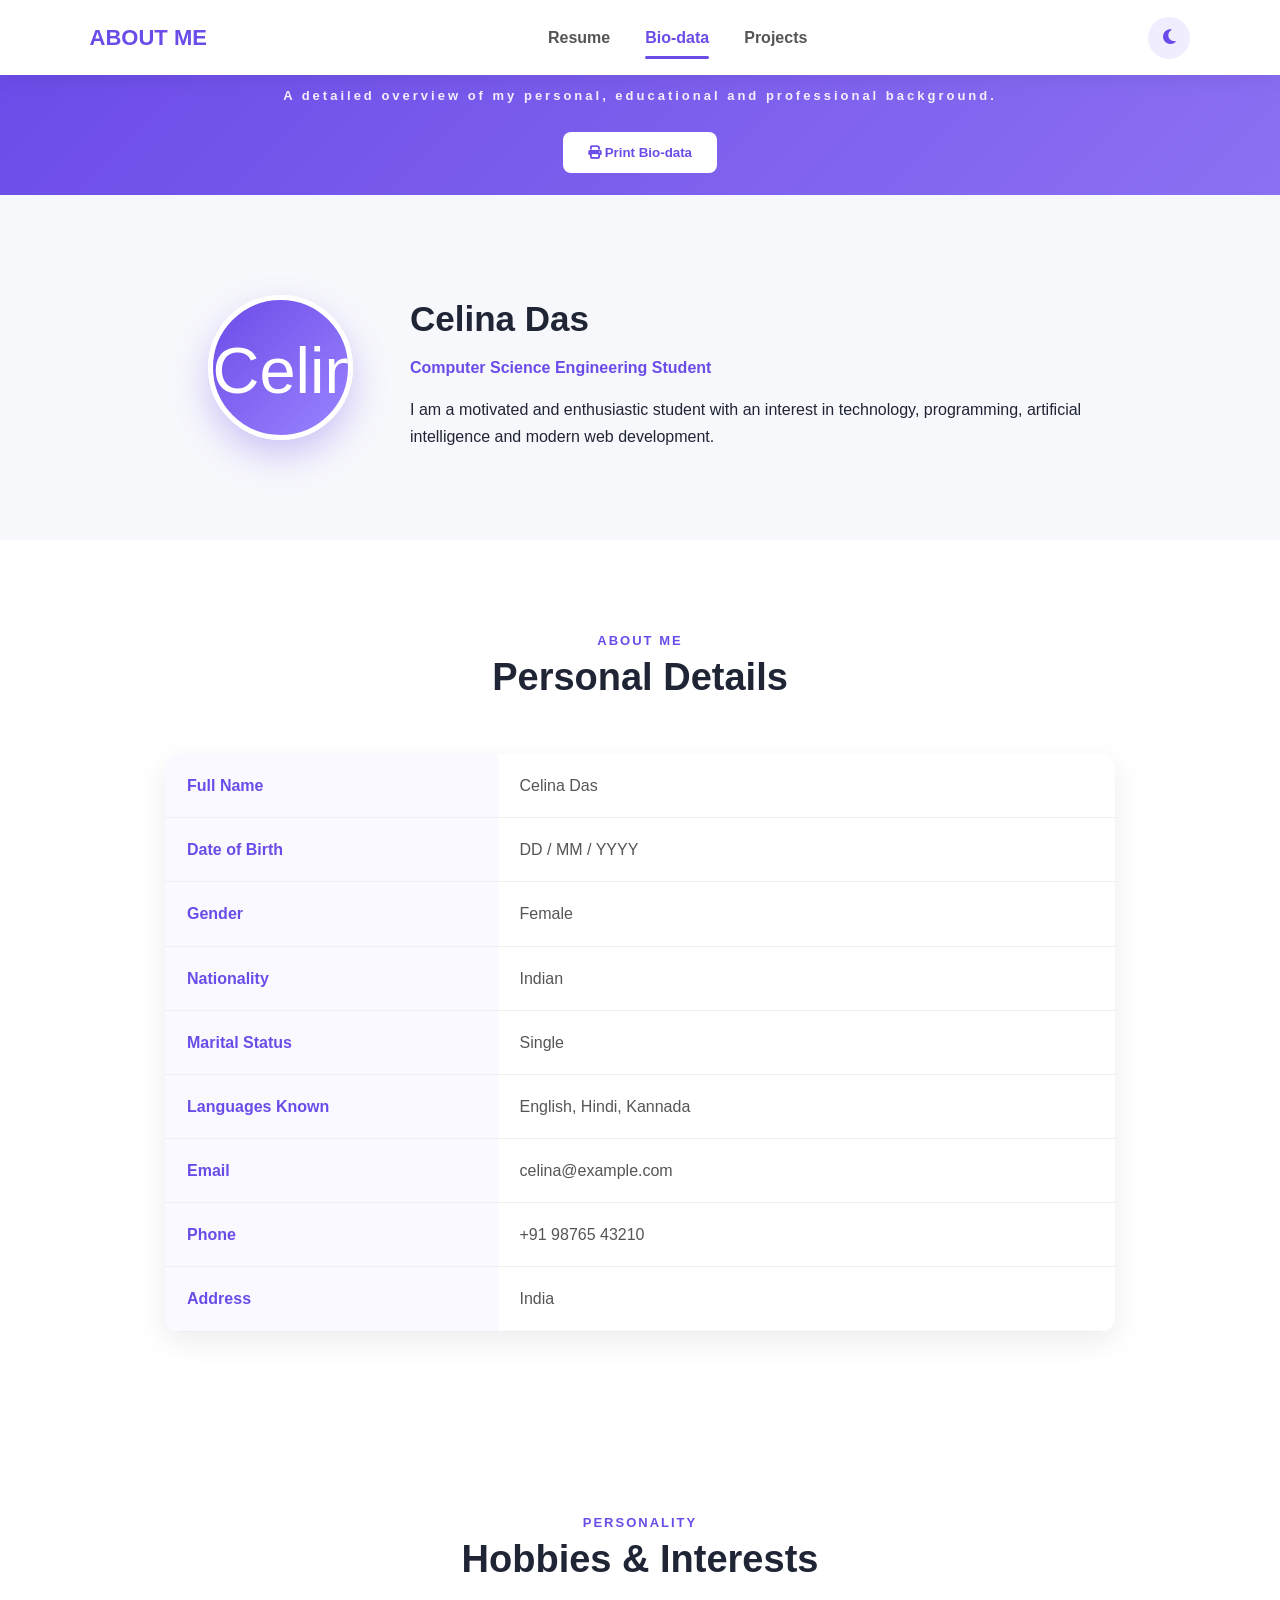
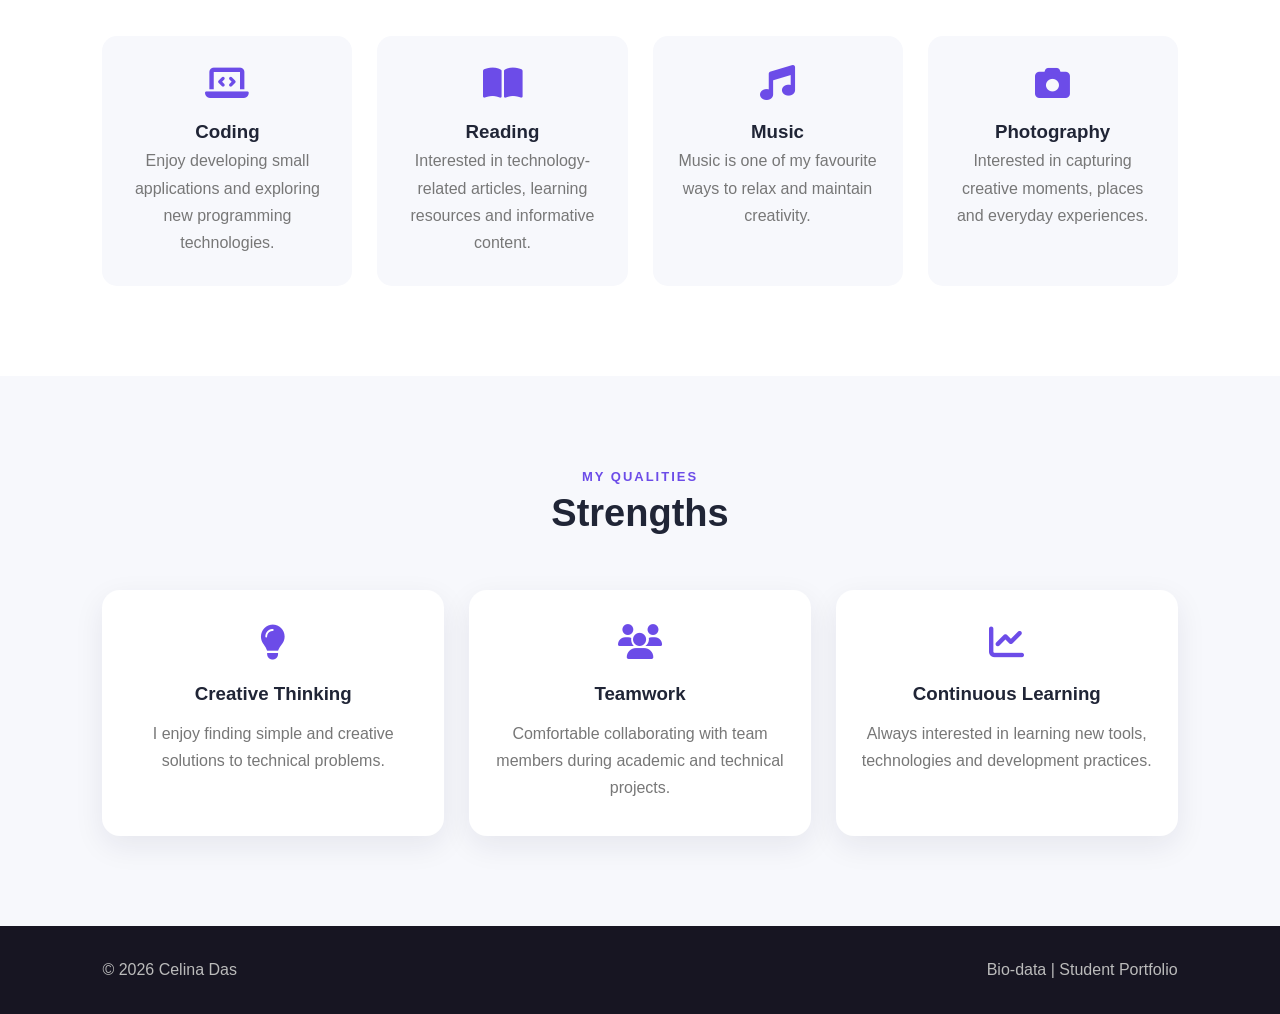
==== biodata.html @ e7c4971f "Add files via upload" ====
<!DOCTYPE html>
<html lang="en">

<head>

    <meta charset="UTF-8">

    <meta name="viewport"
          content="width=device-width, initial-scale=1.0">

    <title>Celina Das | Bio-data</title>

    <link rel="stylesheet"
          href="https://cdnjs.cloudflare.com/ajax/libs/font-awesome/6.5.2/css/all.min.css">

    <link rel="stylesheet" href="style.css">

</head>


<body>

<header class="header">

    <div class="logo">ABOUT ME</div>

    <nav>

        <a href="index.html">Resume</a>

        <a href="biodata.html" class="active">
            Bio-data
        </a>

        <a href="projects.html">
            Projects
        </a>

    </nav>


    <button class="theme-btn"
            onclick="toggleTheme()">

        <i class="fas fa-moon"></i>

    </button>

</header>


<main>

<!-- PAGE HEADER -->

<section class="page-banner">

    <p>
        A detailed overview of my personal,
        educational and professional background.
    </p>

    <button class="btn"
            onclick="printBioData()">

        <i class="fas fa-print"></i>
        Print Bio-data

    </button>

</section>


<!-- PROFILE -->

<section class="section">

    <div class="bio-profile">

        <div class="profile-icon">

            <img src="images/p.png" alt="Celina Das">

        </div>

        <div>

            <h2>Celina Das</h2>

            <p class="role">
                Computer Science Engineering Student
            </p>

            <p>
                I am a motivated and enthusiastic student with an interest
                in technology, programming, artificial intelligence and
                modern web development.
            </p>

        </div>

    </div>

</section>


<!-- PERSONAL DETAILS -->

<section class="section alternate">

    <div class="section-title">

        <p>ABOUT ME</p>

        <h2>Personal Details</h2>

    </div>


    <div class="table-container">

        <table>

            <tr>
                <th>Full Name</th>
                <td>Celina Das</td>
            </tr>

            <tr>
                <th>Date of Birth</th>
                <td>DD / MM / YYYY</td>
            </tr>

            <tr>
                <th>Gender</th>
                <td>Female</td>
            </tr>

            <tr>
                <th>Nationality</th>
                <td>Indian</td>
            </tr>

            <tr>
                <th>Marital Status</th>
                <td>Single</td>
            </tr>

            <tr>
                <th>Languages Known</th>
                <td>English, Hindi, Kannada</td>
            </tr>

            <tr>
                <th>Email</th>
                <td>celina@example.com</td>
            </tr>

            <tr>
                <th>Phone</th>
                <td>+91 98765 43210</td>
            </tr>

            <tr>
                <th>Address</th>
                <td>India</td>
            </tr>

        </table>

    </div>

</section>

<!-- HOBBIES -->

<section class="section alternate">

    <div class="section-title">

        <p>PERSONALITY</p>

        <h2>Hobbies & Interests</h2>

    </div>


    <div class="hobby-grid">

        <article class="hobby-card">

            <i class="fas fa-laptop-code"></i>

            <h3>Coding</h3>

            <p>
                Enjoy developing small applications and exploring
                new programming technologies.
            </p>

        </article>


        <article class="hobby-card">

            <i class="fas fa-book-open"></i>

            <h3>Reading</h3>

            <p>
                Interested in technology-related articles,
                learning resources and informative content.
            </p>

        </article>


        <article class="hobby-card">

            <i class="fas fa-music"></i>

            <h3>Music</h3>

            <p>
                Music is one of my favourite ways to relax
                and maintain creativity.
            </p>

        </article>


        <article class="hobby-card">

            <i class="fas fa-camera"></i>

            <h3>Photography</h3>

            <p>
                Interested in capturing creative moments,
                places and everyday experiences.
            </p>

        </article>

    </div>

</section>


<!-- STRENGTHS -->

<section class="section">

    <div class="section-title">

        <p>MY QUALITIES</p>

        <h2>Strengths</h2>

    </div>


    <div class="three-columns">

        <article class="info-card">

            <i class="fas fa-lightbulb"></i>

            <h3>Creative Thinking</h3>

            <p>
                I enjoy finding simple and creative solutions
                to technical problems.
            </p>

        </article>


        <article class="info-card">

            <i class="fas fa-users"></i>

            <h3>Teamwork</h3>

            <p>
                Comfortable collaborating with team members
                during academic and technical projects.
            </p>

        </article>


        <article class="info-card">

            <i class="fas fa-chart-line"></i>

            <h3>Continuous Learning</h3>

            <p>
                Always interested in learning new tools,
                technologies and development practices.
            </p>

        </article>

    </div>

</section>

</main>


<footer>

    <p>
        © <span id="year"></span> Celina Das
    </p>

    <p>
        Bio-data | Student Portfolio
    </p>

</footer>


<script src="script.js"></script>

</body>

</html>
---- style.css ----
/* ==============================
   GENERAL
============================== */

* {
    margin: 0;
    padding: 0;
    box-sizing: border-box;
}

html {
    scroll-behavior: smooth;
}

body {
    font-family: "Segoe UI", Arial, sans-serif;
    background: #f7f8fc;
    color: #202536;
    line-height: 1.7;
    transition: 0.3s;
}

a {
    text-decoration: none;
    color: inherit;
}

button,
input,
textarea {
    font-family: inherit;
}


/* ==============================
   HEADER
============================== */

.header {
    height: 75px;
    background: white;
    display: flex;
    align-items: center;
    justify-content: space-between;
    padding: 0 7%;
    position: sticky;
    top: 0;
    z-index: 1000;
    box-shadow: 0 3px 20px rgba(0,0,0,0.07);
}

.logo {
    font-size: 22px;
    font-weight: 800;
    color: #6c4ce8;
}

nav {
    display: flex;
    gap: 35px;
}

nav a {
    font-weight: 600;
    color: #555;
    position: relative;
}

nav a:hover,
nav a.active {
    color: #6c4ce8;
}

nav a.active::after {
    content: "";
    position: absolute;
    height: 3px;
    width: 100%;
    background: #6c4ce8;
    left: 0;
    bottom: -8px;
    border-radius: 10px;
}

.theme-btn {
    border: none;
    width: 42px;
    height: 42px;
    border-radius: 50%;
    background: #f0edff;
    color: #6c4ce8;
    cursor: pointer;
    font-size: 17px;
}


/* ==============================
   HERO
============================== */

.hero {
    min-height: 650px;
    padding: 90px 8%;
    display: grid;
    grid-template-columns: 1.5fr 1fr;
    gap: 70px;
    align-items: center;
    background:
        radial-gradient(circle at 10% 20%, #e9e2ff 0, transparent 25%),
        radial-gradient(circle at 90% 80%, #dff8f4 0, transparent 25%),
        #f7f8fc;
}

.small-title {
    color: #6c4ce8;
    font-weight: 800;
    letter-spacing: 3px;
    font-size: 13px;
}

.hero h1,h2 {
    font-size: clamp(40px, 6vw, 72px);
    line-height: 1.1;
    margin: 15px 0;
}

.hero h1 span {
    color: #6c4ce8;
}

.hero h2 {
    font-size: 25px;
    color: #555;
    margin-bottom: 15px;
}

#greeting {
    color: #6c4ce8;
    font-weight: 700;
    font-size: 18px;
}

.intro {
    max-width: 680px;
    color: #666;
    margin: 20px 0 30px;
    font-size: 17px;
}

.hero-buttons {
    display: flex;
    gap: 15px;
    flex-wrap: wrap;
}

.btn {
    display: inline-block;
    border: none;
    background: #6c4ce8;
    color: white;
    padding: 13px 25px;
    border-radius: 8px;
    font-weight: 700;
    cursor: pointer;
    transition: 0.3s;
}

.btn:hover {
    transform: translateY(-3px);
    box-shadow: 0 10px 25px rgba(108,76,232,0.25);
}

.btn.outline {
    background: white;
    color: #6c4ce8;
    border: 2px solid #6c4ce8;
}


/* ==============================
   PROFILE CARD
============================== */
.profile-icon {
    width: 150px;
    height: 150px;
    border-radius: 50%;
    overflow: hidden;
    margin: auto;
    border: 5px solid white;
}

.profile-icon img {
    width: 100%;
    height: 100%;
    object-fit: cover;
    display: block;
}
.profile-card {
    background: white;
    border-radius: 25px;
    padding: 45px 30px;
    text-align: center;
    box-shadow: 0 20px 50px rgba(50,40,100,0.12);
}

.profile-icon,
.large-profile {
    width: 145px;
    height: 145px;
    border-radius: 50%;
    margin: auto;
    background: linear-gradient(135deg, #6c4ce8, #9b83ff);
    display: flex;
    align-items: center;
    justify-content: center;
    color: white;
    font-size: 65px;
    box-shadow: 0 15px 35px rgba(108,76,232,0.3);
}

.profile-card h3 {
    margin-top: 25px;
    font-size: 25px;
}

.profile-card p {
    color: #777;
}

.social-icons {
    display: flex;
    justify-content: center;
    gap: 15px;
    margin: 25px 0;
}

.social-icons a {
    width: 40px;
    height: 40px;
    border-radius: 50%;
    background: #f1efff;
    color: #6c4ce8;
    display: flex;
    justify-content: center;
    align-items: center;
}

.availability {
    display: inline-flex;
    align-items: center;
    gap: 8px;
    color: #555;
    font-size: 14px;
}

.availability span {
    width: 9px;
    height: 9px;
    background: #35c98b;
    border-radius: 50%;
}


/* ==============================
   SECTIONS
============================== */

.section {
    padding: 90px 8%;
}

.alternate {
    background: white;
}

.section-title {
    text-align: center;
    margin-bottom: 55px;
}

.section-title > p:first-child {
    color: #6c4ce8;
    font-weight: 800;
    letter-spacing: 2px;
    font-size: 13px;
}

.section-title h2 {
    font-size: 38px;
    margin: 5px 0;
}

.section-title > p:last-child {
    color: #777;
}


/* ==============================
   RESUME
============================== */

.resume-grid {
    display: grid;
    grid-template-columns: 1fr 1fr;
    gap: 30px;
}

.resume-card {
    background: white;
    padding: 30px;
    border-radius: 18px;
    margin-bottom: 30px;
    box-shadow: 0 10px 35px rgba(30,30,70,0.08);
}

.alternate .resume-card {
    background: #f7f8fc;
}

.resume-card h3 {
    margin-bottom: 20px;
    color: #333;
}

.resume-card h3 i {
    color: #6c4ce8;
    margin-right: 10px;
}

.timeline {
    border-left: 3px solid #ddd;
    padding-left: 25px;
}

.timeline-item {
    position: relative;
    margin-bottom: 30px;
}

.timeline-item::before {
    content: "";
    position: absolute;
    left: -34px;
    top: 5px;
    width: 12px;
    height: 12px;
    background: #6c4ce8;
    border: 4px solid #eeeaff;
    border-radius: 50%;
}

.timeline-item span {
    font-size: 13px;
    color: #6c4ce8;
    font-weight: 700;
}

.timeline-item h4 {
    font-size: 19px;
}

.timeline-item p,
.timeline-item small {
    color: #777;
}


/* ==============================
   SKILLS
============================== */

.skill {
    margin-bottom: 22px;
}

.skill > div:first-child {
    display: flex;
    justify-content: space-between;
    margin-bottom: 6px;
}

.skill b {
    color: #6c4ce8;
}

.progress {
    height: 9px;
    background: #eee;
    border-radius: 10px;
    overflow: hidden;
}

.progress div {
    height: 100%;
    background: linear-gradient(90deg, #6c4ce8, #a68cff);
    border-radius: 10px;
}

.tags,
.project-tags {
    display: flex;
    flex-wrap: wrap;
    gap: 10px;
}

.tags span,
.project-tags span {
    padding: 7px 13px;
    border-radius: 20px;
    background: #f0edff;
    color: #6c4ce8;
    font-size: 13px;
    font-weight: 700;
}

.language-list p {
    display: flex;
    justify-content: space-between;
    padding: 10px 0;
    border-bottom: 1px solid #eee;
}

.language-list span {
    color: #777;
}


/* ==============================
   THREE COLUMNS
============================== */

.three-columns {
    display: grid;
    grid-template-columns: repeat(3, 1fr);
    gap: 25px;
}

.info-card {
    background: white;
    padding: 35px 25px;
    border-radius: 18px;
    box-shadow: 0 10px 30px rgba(30,30,70,0.08);
    text-align: center;
    transition: 0.3s;
}

.info-card:hover {
    transform: translateY(-7px);
}

.info-card i {
    font-size: 35px;
    color: #6c4ce8;
    margin-bottom: 18px;
}

.info-card h3 {
    margin-bottom: 10px;
}

.info-card p {
    color: #777;
}


/* ==============================
   CONTACT
============================== */

.contact-grid {
    display: grid;
    grid-template-columns: repeat(3, 1fr);
    gap: 25px;
}

.contact-item {
    background: white;
    padding: 30px;
    display: flex;
    gap: 20px;
    align-items: center;
    border-radius: 15px;
    box-shadow: 0 10px 30px rgba(30,30,70,0.07);
}

.contact-item i {
    color: #6c4ce8;
    font-size: 25px;
}

.contact-item p {
    color: #777;
}


/* ==============================
   PAGE BANNER
============================== */

.page-banner {
    height: 120px;
    padding: 10px 8%;
    text-align: center;
    background:
        linear-gradient(135deg, #6c4ce8, #8c70f2);
    color: white;
}

.page-banner > p:first-child {
    letter-spacing: 3px;
    font-weight: 800;
    font-size: 13px;
}

.page-banner h1 {
    font-size: 55px;
    margin: 10px 0;
}

.page-banner p {
    opacity: 0.9;
}

.page-banner .btn {
    margin-top: 25px;
    background: white;
    color: #6c4ce8;
}


/* ==============================
   BIO-DATA
============================== */

.bio-profile {
    display: grid;
    grid-template-columns: 180px 1fr;
    align-items: center;
    gap: 40px;
    max-width: 900px;
    margin: auto;
}

.bio-profile .large-profile {
    width: 170px;
    height: 170px;
}

.bio-profile h2 {
    font-size: 35px;
}

.role {
    color: #6c4ce8;
    font-weight: 700;
    margin-bottom: 15px;
}

.table-container {
    max-width: 950px;
    margin: auto;
    overflow: hidden;
    border-radius: 15px;
    box-shadow: 0 10px 30px rgba(30,30,70,0.08);
}

table {
    width: 100%;
    border-collapse: collapse;
    background: white;
}

th,
td {
    padding: 18px 22px;
    text-align: left;
    border-bottom: 1px solid #eee;
}

th {
    width: 35%;
    color: #6c4ce8;
    background: #faf9ff;
}

td {
    color: #555;
}



.hobby-grid {
    display: grid;
    grid-template-columns: repeat(4, 1fr);
    gap: 25px;
}

.hobby-card {
    background: #f7f8fc;
    padding: 30px 20px;
    text-align: center;
    border-radius: 15px;
}

.hobby-card i {
    font-size: 35px;
    color: #6c4ce8;
    margin-bottom: 15px;
}

.hobby-card p {
    color: #777;
}


/* ==============================
   PROJECTS
============================== */

.filter-buttons {
    display: flex;
    justify-content: center;
    gap: 12px;
    margin-bottom: 40px;
    flex-wrap: wrap;
}

.filter {
    border: 1px solid #ddd;
    background: white;
    padding: 10px 20px;
    border-radius: 20px;
    cursor: pointer;
    font-weight: 600;
}

.filter.active,
.filter:hover {
    background: #6c4ce8;
    color: white;
    border-color: #6c4ce8;
}

.project-grid {
    display: grid;
    grid-template-columns: repeat(3, 1fr);
    gap: 25px;
}

.project-card {
    background: white;
    border-radius: 20px;
    padding: 35px;
    position: relative;
    box-shadow: 0 10px 30px rgba(30,30,70,0.08);
    transition: 0.3s;
}

.project-card:hover {
    transform: translateY(-7px);
}

.project-card i {
    color: #6c4ce8;
    font-size: 35px;
    margin: 20px 0;
}

.project-number {
    position: absolute;
    right: 25px;
    top: 20px;
    color: #ddd;
    font-size: 25px;
    font-weight: 800;
}

.project-card p {
    color: #777;
    margin-bottom: 20px;
}


/* ==============================
   CALCULATOR
============================== */

.calculator {
    max-width: 900px;
    margin: auto;
    background: white;
    padding: 45px;
    border-radius: 25px;
    box-shadow: 0 15px 45px rgba(30,30,70,0.1);
}

.input-grid {
    display: grid;
    grid-template-columns: repeat(3, 1fr);
    gap: 20px;
}

.input-box label {
    display: block;
    font-weight: 700;
    margin-bottom: 7px;
}

.input-box input {
    width: 100%;
    padding: 13px;
    border: 1px solid #ddd;
    border-radius: 8px;
    outline: none;
}

.input-box input:focus {
    border-color: #6c4ce8;
}

.calculate-btn {
    display: block;
    margin: 30px auto;
    border: none;
    background: #6c4ce8;
    color: white;
    padding: 15px 30px;
    border-radius: 8px;
    cursor: pointer;
    font-weight: 700;
}

.skill-result {
    text-align: center;
    padding: 30px;
    border-top: 1px solid #eee;
}

.score-circle {
    width: 130px;
    height: 130px;
    border-radius: 50%;
    background: #f0edff;
    color: #6c4ce8;
    display: flex;
    align-items: center;
    justify-content: center;
    font-size: 38px;
    font-weight: 800;
    margin: 20px auto;
}

#skillMessage {
    color: #777;
}


/* ==============================
   CONTACT FORM
============================== */

.contact-form {
    max-width: 850px;
    margin: auto;
}

.form-row {
    display: grid;
    grid-template-columns: 1fr 1fr;
    gap: 20px;
}

.contact-form input,
.contact-form textarea {
    width: 100%;
    padding: 15px;
    border: 1px solid #ddd;
    border-radius: 8px;
    margin-bottom: 20px;
    outline: none;
    resize: vertical;
}

.contact-form input:focus,
.contact-form textarea:focus {
    border-color: #6c4ce8;
}


/* ==============================
   FOOTER
============================== */

footer {
    background: #171522;
    color: white;
    padding: 30px 8%;
    display: flex;
    justify-content: space-between;
    flex-wrap: wrap;
    gap: 15px;
}

footer p {
    color: #bbb;
}


/* ==============================
   DARK MODE
============================== */

body.dark {
    background: #12111a;
    color: #eee;
}

body.dark .header,
body.dark .profile-card,
body.dark .resume-card,
body.dark .info-card,
body.dark .contact-item,
body.dark .education-card,
body.dark .project-card,
body.dark .calculator,
body.dark table {
    background: #1d1b28;
    color: #eee;
}

body.dark .hero {
    background: #12111a;
}

body.dark .alternate {
    background: #171620;
}

body.dark nav a {
    color: #bbb;
}

body.dark nav a.active {
    color: #a894ff;
}

body.dark h1,
body.dark h2,
body.dark h3,
body.dark h4 {
    color: #fff;
}

body.dark p,
body.dark .intro,
body.dark .project-card p,
body.dark .info-card p {
    color: #bbb;
}

body.dark th {
    background: #252231;
}

body.dark td,
body.dark th {
    border-color: #383442;
}

body.dark .btn.outline {
    background: #1d1b28;
    color: #a894ff;
}

body.dark .input-box input,
body.dark .contact-form input,
body.dark .contact-form textarea {
    background: #252331;
    color: white;
    border-color: #444;
}


/* ==============================
   RESPONSIVE
============================== */

@media(max-width: 900px) {

    .hero {
        grid-template-columns: 1fr;
        text-align: center;
    }

    .intro {
        margin-left: auto;
        margin-right: auto;
    }

    .hero-buttons {
        justify-content: center;
    }

    .resume-grid,
    .project-grid,
    .three-columns,
    .education-grid {
        grid-template-columns: 1fr 1fr;
    }

    .hobby-grid {
        grid-template-columns: 1fr 1fr;
    }

    .contact-grid {
        grid-template-columns: 1fr;
    }

    .input-grid {
        grid-template-columns: 1fr 1fr;
    }

}

@media(max-width: 600px) {

    .header {
        height: auto;
        padding: 15px 5%;
        flex-wrap: wrap;
        gap: 15px;
    }

    nav {
        order: 3;
        width: 100%;
        justify-content: center;
        gap: 18px;
    }

    .hero {
        padding: 60px 5%;
    }

    .section {
        padding: 60px 5%;
    }

    .resume-grid,
    .project-grid,
    .three-columns,
    .education-grid,
    .hobby-grid,
    .input-grid {
        grid-template-columns: 1fr;
    }
    

    .bio-profile {
        grid-template-columns: 1fr;
        text-align: center;
    }

    .form-row {
        grid-template-columns: 1fr;
        gap: 0;
    }

    .page-banner h1 {
        font-size: 42px;
    }

}


/* ==============================
   PRINT VERSION
============================== */

@media print {

    @page {
        size: A4;
        margin: 12mm;
    }

    * {
        box-shadow: none !important;
    }

    body {
        background: white !important;
        color: #111 !important;
        font-size: 12px;
        line-height: 1.45;
    }

    .header {
        position: static;
        height: auto;
        padding: 10px 0;
        border-bottom: 2px solid #222;
        box-shadow: none;
    }

    nav,
    .theme-btn,
    .hero-buttons,
    .filter-buttons,
    .calculate-btn,
    .contact-form,
    .page-banner .btn {
        display: none !important;
    }

    .hero {
        min-height: auto;
        padding: 30px 0;
        background: white !important;
        grid-template-columns: 1.5fr 1fr;
    }

    .hero h1 {
        font-size: 40px;
    }

    .hero h2 {
        font-size: 18px;
    }

    .profile-card {
        border: 1px solid #ddd;
        padding: 25px;
    }

    .profile-icon {
        width: 100px;
        height: 100px;
        font-size: 45px;
    }

    .section {
        padding: 35px 0;
        page-break-inside: auto;
    }

    .section-title {
        margin-bottom: 25px;
    }

    .section-title h2 {
        font-size: 27px;
    }

    .resume-grid {
        grid-template-columns: 1fr 1fr;
    }

    .resume-card,
    .info-card,
    .education-card,
    .hobby-card,
    .project-card,
    .contact-item {
        break-inside: avoid;
        border: 1px solid #ddd;
    }

    .three-columns {
        grid-template-columns: repeat(3, 1fr);
    }

    .contact-grid {
        grid-template-columns: repeat(3, 1fr);
    }

    .project-grid {
        grid-template-columns: repeat(2, 1fr);
    }

    .hobby-grid {
        grid-template-columns: repeat(2, 1fr);
    }

    .page-banner {
        padding: 50px 0;
        background: white !important;
        color: #111 !important;
        border-bottom: 2px solid #222;
    }

    .page-banner h1 {
        font-size: 38px;
    }

    .bio-profile {
        grid-template-columns: 150px 1fr;
    }

    .education-grid {
        grid-template-columns: repeat(3, 1fr);
    }

    .calculator {
        border: 1px solid #ddd;
    }

    footer {
        background: white !important;
        color: #111 !important;
        border-top: 2px solid #222;
        padding: 15px 0;
    }

    footer p {
        color: #111 !important;
    }

    a {
        color: #111 !important;
    }

}
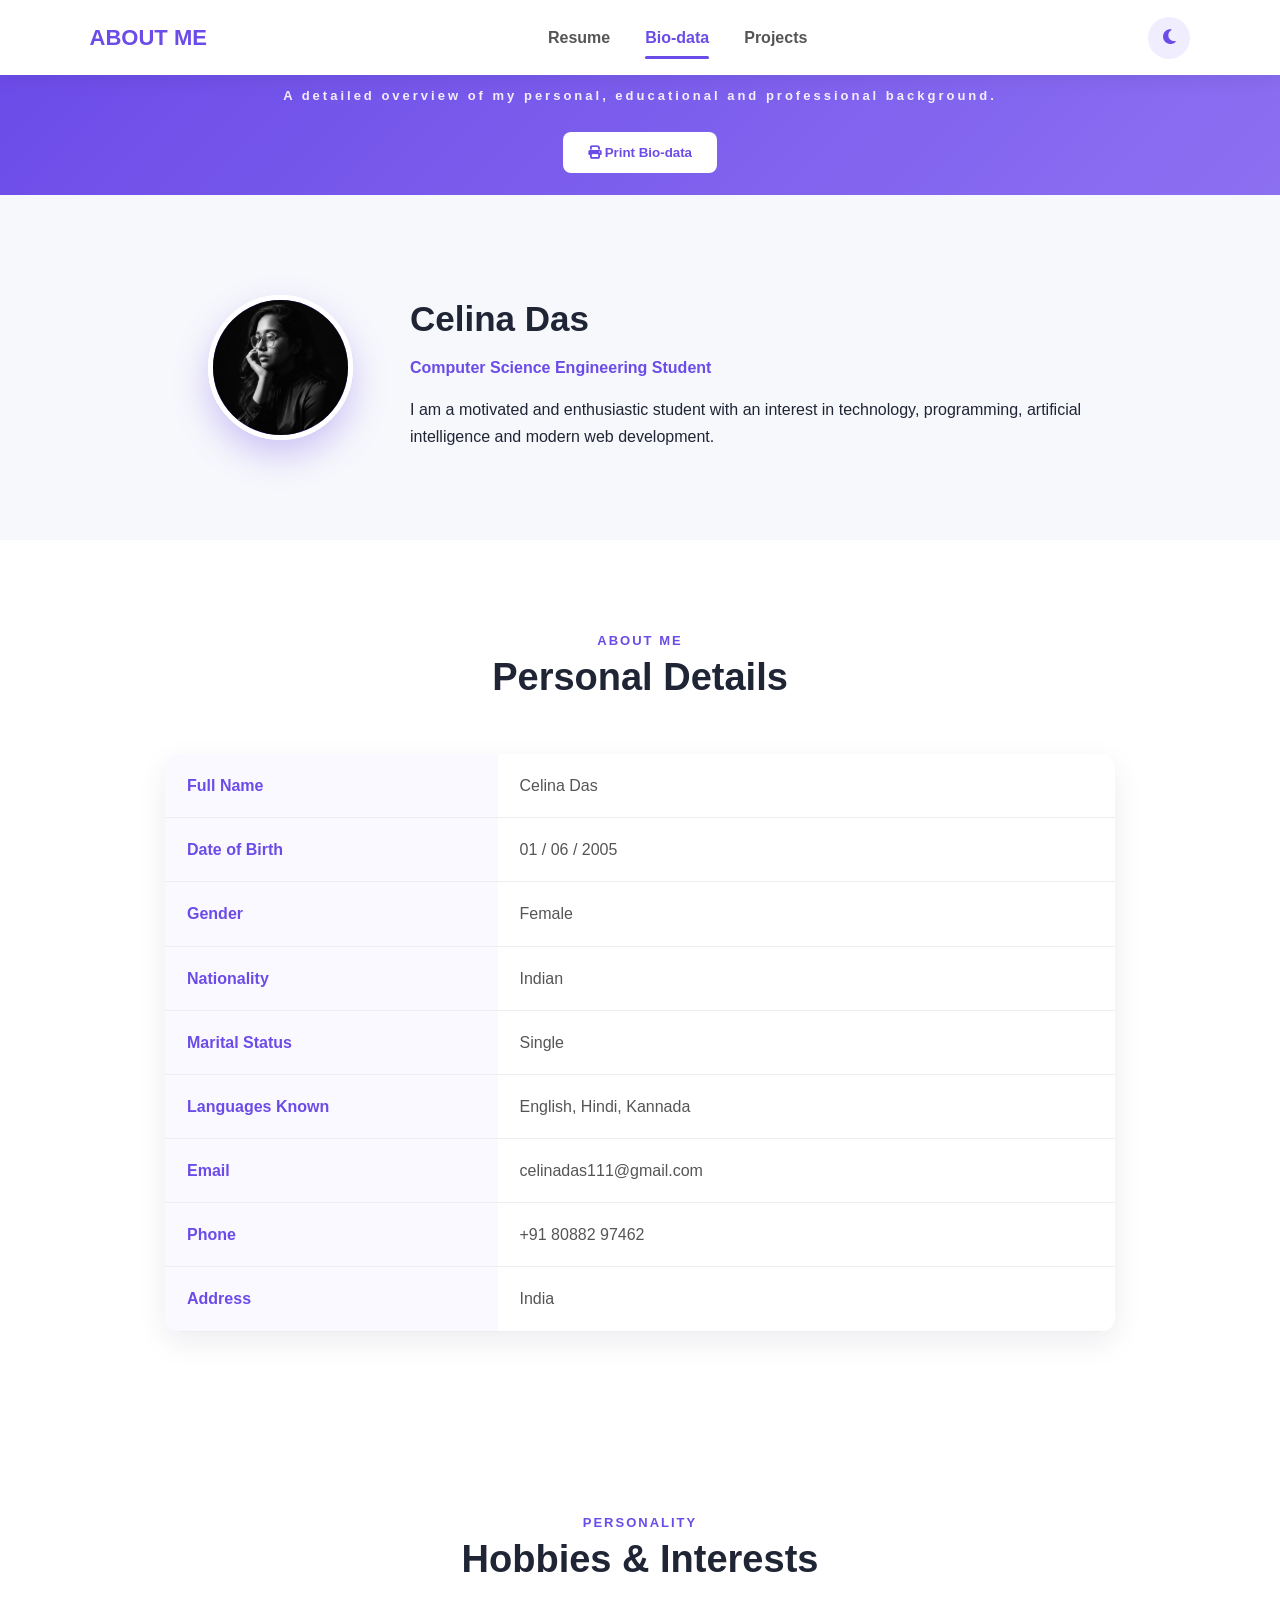
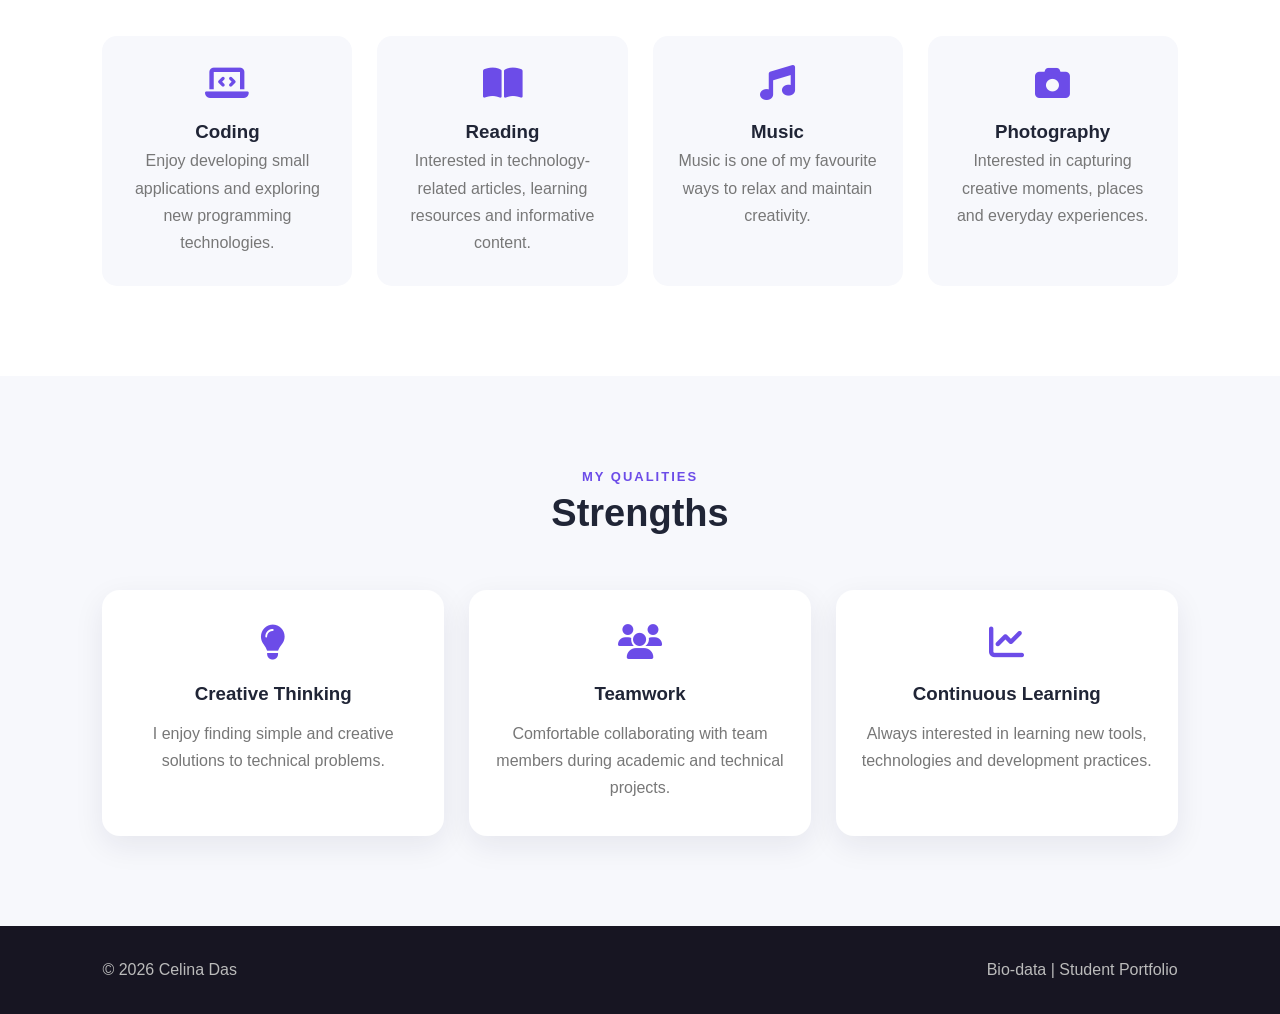
==== commit f0a52807: "Update biodata.html" ====
--- a/biodata.html
+++ b/biodata.html
@@ -79,7 +79,7 @@
 
         <div class="profile-icon">
 
-            <img src="images/p.png" alt="Celina Das">
+            <img src="p.png" alt="Celina Das">
 
         </div>
 
@@ -128,7 +128,7 @@
 
             <tr>
                 <th>Date of Birth</th>
-                <td>DD / MM / YYYY</td>
+                <td>01 / 06 / 2005</td>
             </tr>
 
             <tr>
@@ -153,12 +153,12 @@
 
             <tr>
                 <th>Email</th>
-                <td>celina@example.com</td>
+                <td>celinadas111@gmail.com</td>
             </tr>
 
             <tr>
                 <th>Phone</th>
-                <td>+91 98765 43210</td>
+                <td>+91 80882 97462</td>
             </tr>
 
             <tr>
@@ -327,4 +327,4 @@
 
 </body>
 
-</html>+</html>
